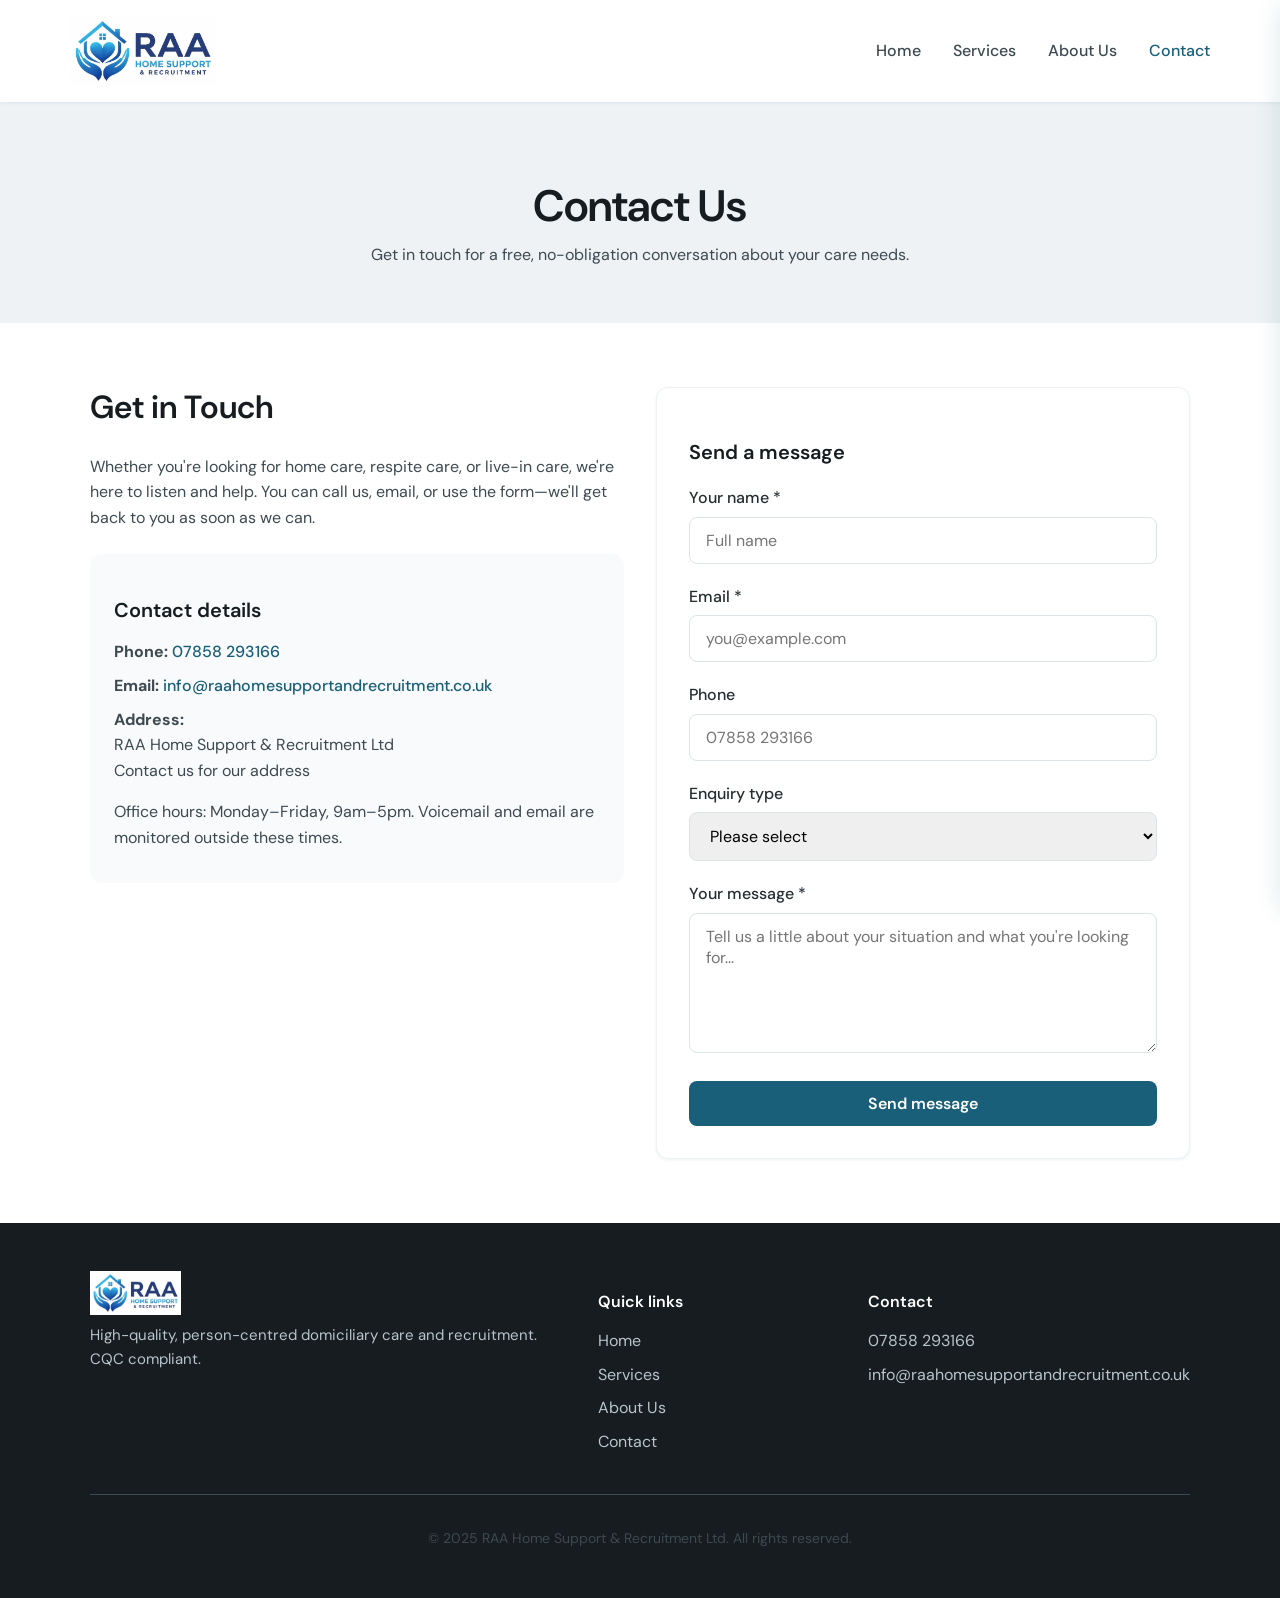
==== contact.html @ 4ff9f817 "Initial project upload" ====
<!DOCTYPE html>
<html lang="en">
<head>
  <meta charset="UTF-8">
  <meta name="viewport" content="width=device-width, initial-scale=1.0">
  <meta name="description" content="Contact RAA Home Support & Recruitment Ltd. Get in touch for a free, no-obligation conversation about your care needs.">
  <title>Contact Us | RAA Home Support &amp; Recruitment Ltd</title>
  <link rel="preconnect" href="https://fonts.googleapis.com">
  <link rel="preconnect" href="https://fonts.gstatic.com" crossorigin>
  <link href="https://fonts.googleapis.com/css2?family=DM+Sans:ital,opsz,wght@0,9..40,400;0,9..40,500;0,9..40,600;0,9..40,700;1,9..40,400&display=swap" rel="stylesheet">
  <link rel="stylesheet" href="css/styles.css">
</head>
<body>
  <header class="site-header">
    <div class="container header-inner">
      <a href="index.html" class="logo-link"><img src="assets/logo.png" alt="RAA Home Support &amp; Recruitment Ltd" class="logo-img"></a>
      <nav class="nav-desktop">
        <ul>
          <li><a href="index.html">Home</a></li>
          <li><a href="services.html">Services</a></li>
          <li><a href="about.html">About Us</a></li>
          <li><a href="contact.html" class="active">Contact</a></li>
        </ul>
      </nav>
      <button class="nav-toggle" id="navToggle" aria-label="Open menu">
        <span aria-hidden="true">☰</span>
      </button>
    </div>
    <div class="overlay" id="overlay" aria-hidden="true"></div>
    <nav class="nav-mobile" id="navMobile" aria-label="Mobile menu">
      <button class="nav-mobile-close" id="navClose" aria-label="Close menu">×</button>
      <ul>
        <li><a href="index.html">Home</a></li>
        <li><a href="services.html">Services</a></li>
        <li><a href="about.html">About Us</a></li>
        <li><a href="contact.html">Contact</a></li>
      </ul>
    </nav>
  </header>

  <main>
    <section class="page-hero">
      <div class="container">
        <h1>Contact Us</h1>
        <p>Get in touch for a free, no-obligation conversation about your care needs.</p>
      </div>
    </section>

    <section class="section">
      <div class="container">
        <div class="two-col">
          <div>
            <h2>Get in Touch</h2>
            <p>Whether you're looking for home care, respite care, or live-in care, we're here to listen and help. You can call us, email, or use the form—we'll get back to you as soon as we can.</p>
            <div class="contact-info-card" style="margin-top: 1.5rem;">
              <h3>Contact details</h3>
              <p><strong>Phone:</strong> <a href="tel:+447858293166">07858 293166</a></p>
              <p><strong>Email:</strong> <a href="mailto:info@raahomesupportandrecruitment.co.uk">info@raahomesupportandrecruitment.co.uk</a></p>
              <p><strong>Address:</strong><br>RAA Home Support &amp; Recruitment Ltd<br>Contact us for our address</p>
              <p style="margin-top: 1rem;">Office hours: Monday–Friday, 9am–5pm. Voicemail and email are monitored outside these times.</p>
            </div>
          </div>
          <div>
            <div class="card" style="padding: 2rem;">
              <h3 style="margin-bottom: 1.25rem;">Send a message</h3>
              <form class="contact-form" id="contactForm" action="#" method="post">
                <div class="form-group">
                  <label for="name">Your name *</label>
                  <input type="text" id="name" name="name" required placeholder="Full name">
                </div>
                <div class="form-group">
                  <label for="email">Email *</label>
                  <input type="email" id="email" name="email" required placeholder="you@example.com">
                </div>
                <div class="form-group">
                  <label for="phone">Phone</label>
                  <input type="tel" id="phone" name="phone" placeholder="07858 293166">
                </div>
                <div class="form-group">
                  <label for="enquiry">Enquiry type</label>
                  <select id="enquiry" name="enquiry">
                    <option value="">Please select</option>
                    <option value="domiciliary">Domiciliary care</option>
                    <option value="companionship">Companionship &amp; support</option>
                    <option value="recruitment">Recruitment / staff</option>
                    <option value="general">General enquiry</option>
                  </select>
                </div>
                <div class="form-group">
                  <label for="message">Your message *</label>
                  <textarea id="message" name="message" required placeholder="Tell us a little about your situation and what you're looking for..."></textarea>
                </div>
                <button type="submit" class="btn btn--primary" style="width: 100%;">Send message</button>
                <p id="formStatus" style="margin-top: 1rem; font-size: 0.9375rem; display: none;"></p>
              </form>
            </div>
          </div>
        </div>
      </div>
    </section>
  </main>

  <footer class="site-footer">
    <div class="container">
      <div class="footer-grid">
        <div class="footer-brand">
          <a href="index.html" class="logo-link"><img src="assets/logo.png" alt="RAA Home Support &amp; Recruitment Ltd" class="logo-img footer-logo"></a>
          <p>High-quality, person-centred domiciliary care and recruitment. CQC compliant.</p>
        </div>
        <div class="footer-nav">
          <h4>Quick links</h4>
          <ul>
            <li><a href="index.html">Home</a></li>
            <li><a href="services.html">Services</a></li>
            <li><a href="about.html">About Us</a></li>
            <li><a href="contact.html">Contact</a></li>
          </ul>
        </div>
        <div class="footer-nav">
          <h4>Contact</h4>
          <ul>
            <li><a href="tel:+447858293166">07858 293166</a></li>
            <li><a href="mailto:info@raahomesupportandrecruitment.co.uk">info@raahomesupportandrecruitment.co.uk</a></li>
          </ul>
        </div>
      </div>
      <div class="footer-bottom">
        <p>&copy; 2025 RAA Home Support &amp; Recruitment Ltd. All rights reserved.</p>
      </div>
    </div>
  </footer>

  <script src="js/main.js"></script>
</body>
</html>
---- css/styles.css ----
/* RAA Home Support & Recruitment Ltd - Professional Care Company Website */
:root {
  --color-primary: #1a5f7a;
  --color-primary-light: #2a7a98;
  --color-primary-dark: #0f4154;
  --color-accent: #e8a838;
  --color-accent-light: #f5c76b;
  --color-neutral-50: #f8fafb;
  --color-neutral-100: #eef2f4;
  --color-neutral-200: #dce4e8;
  --color-neutral-300: #b8c5cc;
  --color-neutral-600: #5a6b73;
  --color-neutral-700: #3d4a50;
  --color-neutral-800: #252d31;
  --color-neutral-900: #161c1f;
  --color-white: #ffffff;
  --font-heading: 'DM Sans', -apple-system, BlinkMacSystemFont, sans-serif;
  --font-body: 'DM Sans', -apple-system, BlinkMacSystemFont, sans-serif;
  --shadow-sm: 0 1px 3px rgba(13, 92, 99, 0.08);
  --shadow-md: 0 4px 12px rgba(13, 92, 99, 0.12);
  --shadow-lg: 0 8px 24px rgba(13, 92, 99, 0.14);
  --radius: 8px;
  --radius-lg: 12px;
  --transition: 0.2s ease;
}

*,
*::before,
*::after {
  box-sizing: border-box;
}

html {
  scroll-behavior: smooth;
}

body {
  margin: 0;
  font-family: var(--font-body);
  font-size: 1rem;
  line-height: 1.6;
  color: var(--color-neutral-800);
  background: var(--color-white);
}

img {
  max-width: 100%;
  height: auto;
  display: block;
}

a {
  color: var(--color-primary);
  text-decoration: none;
  transition: color var(--transition);
}

a:hover {
  color: var(--color-primary-dark);
}

/* Typography */
h1, h2, h3, h4 {
  font-family: var(--font-heading);
  font-weight: 600;
  line-height: 1.25;
  color: var(--color-neutral-900);
}

h1 { font-size: clamp(1.875rem, 4vw, 2.75rem); }
h2 { font-size: clamp(1.5rem, 3vw, 2rem); margin-top: 0; }
h3 { font-size: 1.25rem; }

p {
  margin: 0 0 1rem;
  color: var(--color-neutral-700);
}

/* Layout */
.container {
  width: 100%;
  max-width: 1140px;
  margin: 0 auto;
  padding: 0 1.25rem;
}

.section {
  padding: 4rem 0;
}

.section--alt {
  background: var(--color-neutral-50);
}

.section-title {
  text-align: center;
  margin-bottom: 2.5rem;
}

.section-title h2 {
  margin-bottom: 0.5rem;
}

.section-title p {
  max-width: 560px;
  margin-left: auto;
  margin-right: auto;
}

/* Header & Navigation */
.site-header {
  position: sticky;
  top: 0;
  z-index: 100;
  background: var(--color-white);
  box-shadow: var(--shadow-sm);
}

.header-inner {
  display: flex;
  align-items: center;
  justify-content: space-between;
  padding: 1rem 0;
  gap: 1rem;
}

.logo-link {
  display: flex;
  align-items: center;
}

.logo-img {
  height: 70px;
  width: auto;
  object-fit: contain;
}

.logo {
  font-size: 1.5rem;
  font-weight: 700;
  color: var(--color-primary);
  letter-spacing: -0.02em;
}

.logo span {
  color: var(--color-accent);
}

.nav-desktop {
  display: none;
}

.nav-desktop ul {
  list-style: none;
  margin: 0;
  padding: 0;
  display: flex;
  gap: 2rem;
}

.nav-desktop a {
  color: var(--color-neutral-700);
  font-weight: 500;
}

.nav-desktop a:hover,
.nav-desktop a.active {
  color: var(--color-primary);
}

.nav-toggle {
  background: none;
  border: none;
  padding: 0.5rem;
  cursor: pointer;
  color: var(--color-neutral-700);
  font-size: 1.5rem;
  line-height: 1;
}

.nav-mobile {
  position: fixed;
  top: 0;
  right: 0;
  width: 280px;
  max-width: 85vw;
  height: 100vh;
  background: var(--color-white);
  box-shadow: var(--shadow-lg);
  padding: 2rem;
  transform: translateX(100%);
  transition: transform var(--transition);
  z-index: 200;
}

.nav-mobile.open {
  transform: translateX(0);
}

.nav-mobile ul {
  list-style: none;
  margin: 0;
  padding: 0;
}

.nav-mobile li {
  border-bottom: 1px solid var(--color-neutral-100);
}

.nav-mobile a {
  display: block;
  padding: 1rem 0;
  color: var(--color-neutral-800);
  font-weight: 500;
}

.nav-mobile-close {
  position: absolute;
  top: 1rem;
  right: 1rem;
  background: none;
  border: none;
  font-size: 1.5rem;
  cursor: pointer;
  color: var(--color-neutral-600);
}

.overlay {
  position: fixed;
  inset: 0;
  background: rgba(0,0,0,0.4);
  opacity: 0;
  visibility: hidden;
  transition: opacity var(--transition), visibility var(--transition);
  z-index: 199;
}

.overlay.open {
  opacity: 1;
  visibility: visible;
}

@media (min-width: 768px) {
  .nav-desktop { display: flex; }
  .nav-toggle { display: none; }
}

/* Buttons */
.btn {
  display: inline-flex;
  align-items: center;
  justify-content: center;
  padding: 0.75rem 1.5rem;
  font-family: var(--font-body);
  font-size: 1rem;
  font-weight: 600;
  border-radius: var(--radius);
  border: none;
  cursor: pointer;
  transition: background var(--transition), color var(--transition), box-shadow var(--transition);
}

.btn--primary {
  background: var(--color-primary);
  color: var(--color-white);
}

.btn--primary:hover {
  background: var(--color-primary-dark);
  box-shadow: var(--shadow-md);
}

.btn--accent {
  background: var(--color-accent);
  color: var(--color-neutral-900);
}

.btn--accent:hover {
  background: var(--color-accent-light);
}

.btn--outline {
  background: transparent;
  color: var(--color-primary);
  border: 2px solid var(--color-primary);
}

.btn--outline:hover {
  background: var(--color-primary);
  color: var(--color-white);
}

/* Hero */
.hero {
  background: linear-gradient(135deg, var(--color-primary-dark) 0%, var(--color-primary) 50%, var(--color-primary-light) 100%);
  color: var(--color-white);
  padding: 4rem 0 5rem;
  text-align: center;
}

.hero h1 {
  color: var(--color-white);
  margin-bottom: 1rem;
}

.hero p {
  font-size: 1.125rem;
  max-width: 560px;
  margin: 0 auto 2rem;
  color: rgba(255,255,255,0.92);
}

.hero .btn {
  margin: 0 0.5rem 0.5rem 0;
}

/* Cards */
.card-grid {
  display: grid;
  gap: 1.5rem;
}

@media (min-width: 640px) {
  .card-grid { grid-template-columns: repeat(2, 1fr); }
}

@media (min-width: 960px) {
  .card-grid--3 { grid-template-columns: repeat(3, 1fr); }
  .card-grid--4 { grid-template-columns: repeat(4, 1fr); }
}

.card {
  background: var(--color-white);
  border-radius: var(--radius-lg);
  box-shadow: var(--shadow-sm);
  padding: 1.75rem;
  transition: box-shadow var(--transition), transform var(--transition);
  border: 1px solid var(--color-neutral-100);
}

.card:hover {
  box-shadow: var(--shadow-md);
}

.card-icon {
  width: 48px;
  height: 48px;
  border-radius: var(--radius);
  background: var(--color-primary);
  color: var(--color-white);
  display: flex;
  align-items: center;
  justify-content: center;
  font-size: 1.5rem;
  margin-bottom: 1rem;
}

.card h3 {
  margin-bottom: 0.5rem;
}

.card p {
  margin: 0;
  font-size: 0.9375rem;
}

/* CTA strip */
.cta-strip {
  background: var(--color-primary);
  color: var(--color-white);
  padding: 2.5rem 0;
  text-align: center;
}

.cta-strip h2 {
  color: var(--color-white);
  margin-bottom: 0.5rem;
}

.cta-strip p {
  margin: 0 0 1.5rem;
  color: rgba(255,255,255,0.9);
}

/* Footer */
.site-footer {
  background: var(--color-neutral-900);
  color: var(--color-neutral-300);
  padding: 3rem 0 2rem;
}

.footer-grid {
  display: grid;
  gap: 2rem;
  margin-bottom: 2rem;
}

@media (min-width: 640px) {
  .footer-grid { grid-template-columns: repeat(2, 1fr); }
}

@media (min-width: 960px) {
  .footer-grid { grid-template-columns: 2fr 1fr 1fr; }
}

.footer-logo {
  height: 44px;
}

.footer-brand .logo {
  color: var(--color-white);
}

.footer-brand p {
  margin: 0.5rem 0 0;
  font-size: 0.9375rem;
  color: var(--color-neutral-300);
}

.footer-nav h4 {
  color: var(--color-white);
  font-size: 1rem;
  margin-bottom: 1rem;
}

.footer-nav ul {
  list-style: none;
  margin: 0;
  padding: 0;
}

.footer-nav li {
  margin-bottom: 0.5rem;
}

.footer-nav a {
  color: var(--color-neutral-300);
}

.footer-nav a:hover {
  color: var(--color-white);
}

.footer-bottom {
  padding-top: 2rem;
  border-top: 1px solid var(--color-neutral-700);
  text-align: center;
  font-size: 0.875rem;
  color: var(--color-neutral-600);
}

/* Page headers */
.page-hero {
  background: var(--color-neutral-100);
  padding: 2.5rem 0;
  text-align: center;
}

.page-hero h1 {
  margin-bottom: 0.5rem;
}

/* Forms */
.form-group {
  margin-bottom: 1.25rem;
}

.form-group label {
  display: block;
  font-weight: 500;
  margin-bottom: 0.375rem;
  color: var(--color-neutral-800);
}

.form-group input,
.form-group textarea,
.form-group select {
  width: 100%;
  padding: 0.75rem 1rem;
  font-family: var(--font-body);
  font-size: 1rem;
  border: 1px solid var(--color-neutral-200);
  border-radius: var(--radius);
  transition: border-color var(--transition);
}

.form-group input:focus,
.form-group textarea:focus {
  outline: none;
  border-color: var(--color-primary);
}

.form-group textarea {
  min-height: 140px;
  resize: vertical;
}

.contact-form {
  max-width: 520px;
  margin: 0 auto;
}

/* Two-column layout */
.two-col {
  display: grid;
  gap: 2rem;
  align-items: start;
}

@media (min-width: 768px) {
  .two-col { grid-template-columns: 1fr 1fr; }
}

/* List with checkmarks */
.list-check {
  list-style: none;
  margin: 0;
  padding: 0;
}

.list-check li {
  position: relative;
  padding-left: 1.75rem;
  margin-bottom: 0.75rem;
}

.list-check li::before {
  content: "✓";
  position: absolute;
  left: 0;
  color: var(--color-primary);
  font-weight: 700;
}

/* FAQ */
.faq-list {
  max-width: 720px;
  margin: 0 auto;
}

.faq-item {
  border-bottom: 1px solid var(--color-neutral-200);
}

.faq-item summary {
  padding: 1.25rem 0;
  font-weight: 600;
  cursor: pointer;
  list-style: none;
  display: flex;
  justify-content: space-between;
  align-items: center;
  gap: 1rem;
}

.faq-item summary::-webkit-details-marker {
  display: none;
}

.faq-item summary::after {
  content: "+";
  font-size: 1.25rem;
  color: var(--color-primary);
}

.faq-item[open] summary::after {
  content: "−";
}

.faq-item div {
  padding-bottom: 1.25rem;
  color: var(--color-neutral-700);
}

/* Contact info block */
.contact-info-card {
  background: var(--color-neutral-50);
  border-radius: var(--radius-lg);
  padding: 1.5rem;
  margin-top: 2rem;
}

.contact-info-card h3 {
  margin-bottom: 1rem;
}

.contact-info-card p {
  margin: 0 0 0.5rem;
}

.contact-info-card a {
  font-weight: 500;
}

/* Utility */
.text-center { text-align: center; }
.mt-0 { margin-top: 0; }
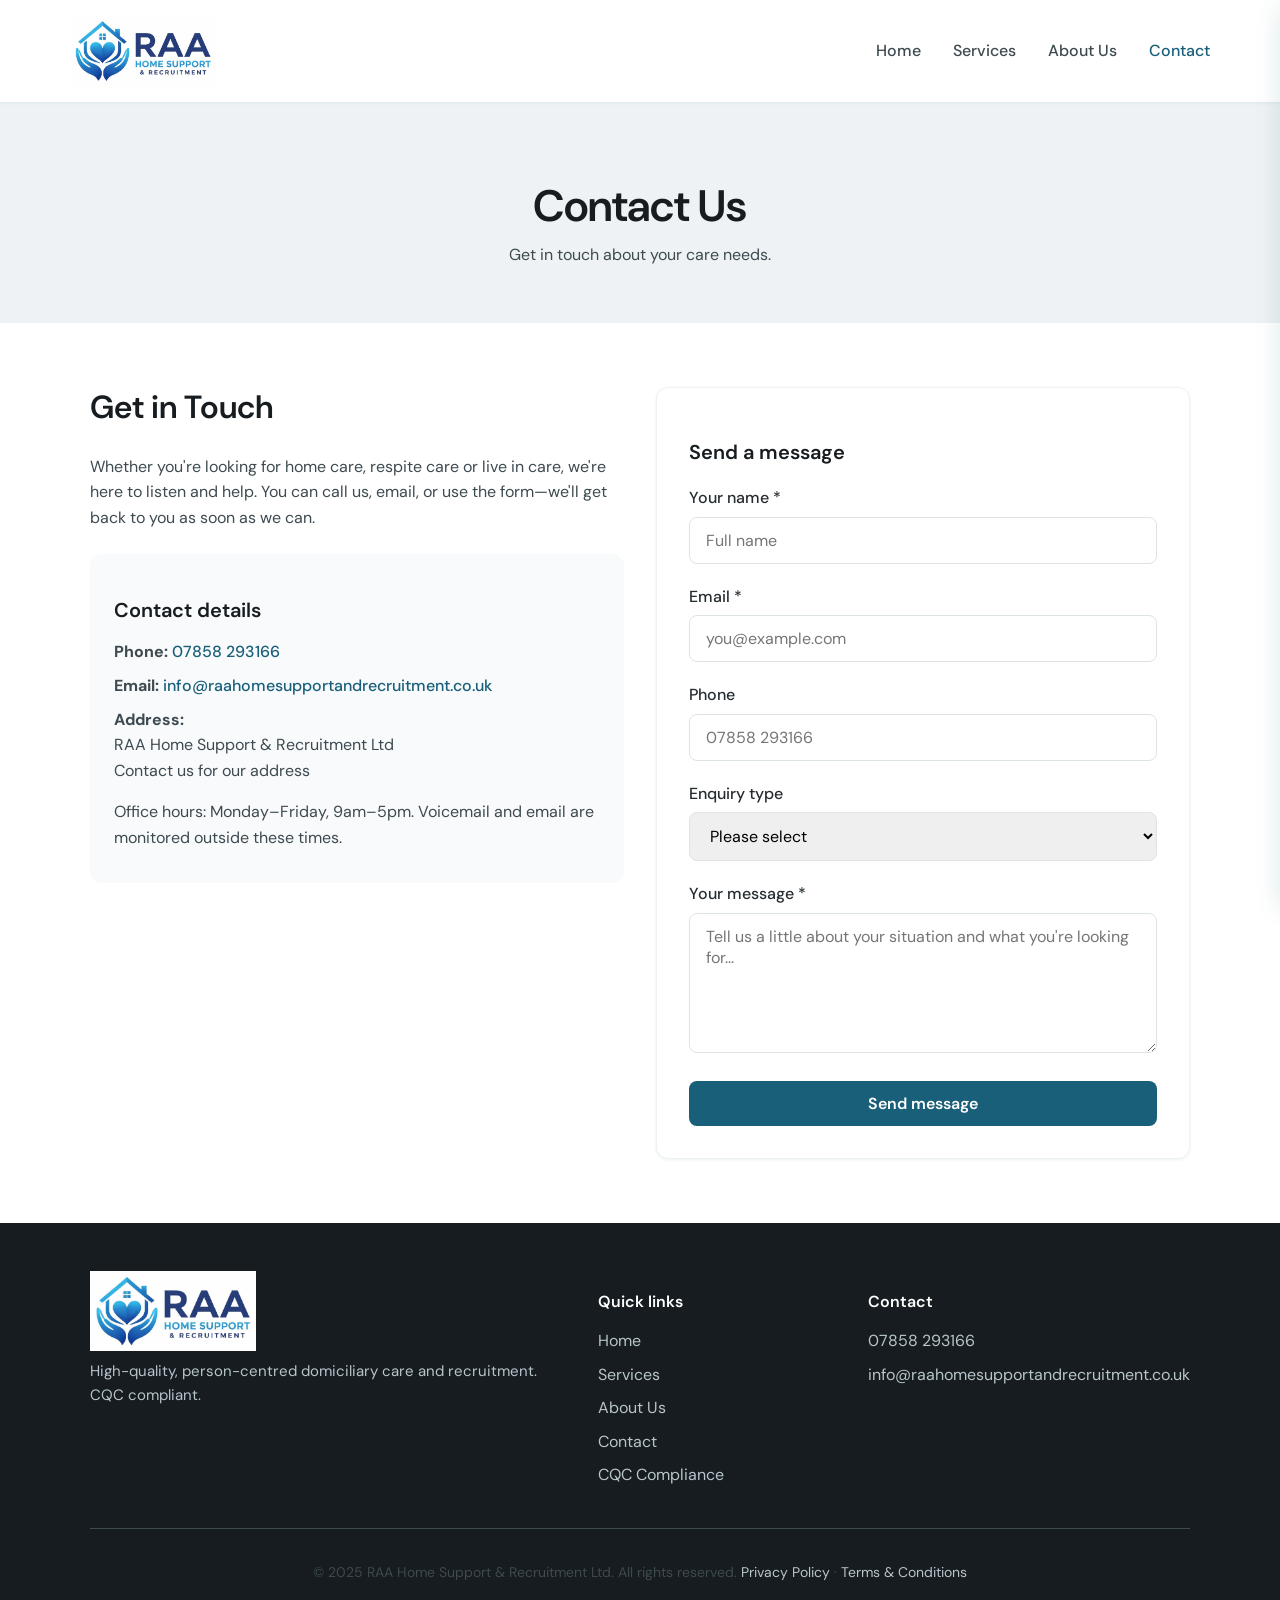
==== commit a59fd8f0: "Refined page content and added updated branding assets" ====
--- a/contact.html
+++ b/contact.html
@@ -3,7 +3,8 @@
 <head>
   <meta charset="UTF-8">
   <meta name="viewport" content="width=device-width, initial-scale=1.0">
-  <meta name="description" content="Contact RAA Home Support & Recruitment Ltd. Get in touch for a free, no-obligation conversation about your care needs.">
+  <meta name="description" content="Contact RAA Home Support & Recruitment Ltd. Get in touch about your care needs.">
+  <link rel="icon" href="assets/loggggg.png" type="image/png">
   <title>Contact Us | RAA Home Support &amp; Recruitment Ltd</title>
   <link rel="preconnect" href="https://fonts.googleapis.com">
   <link rel="preconnect" href="https://fonts.gstatic.com" crossorigin>
@@ -13,7 +14,7 @@
 <body>
   <header class="site-header">
     <div class="container header-inner">
-      <a href="index.html" class="logo-link"><img src="assets/logo.png" alt="RAA Home Support &amp; Recruitment Ltd" class="logo-img"></a>
+      <a href="index.html" class="logo-link"><img src="assets/raaaaaaaa.jpeg" alt="RAA Home Support &amp; Recruitment Ltd" class="logo-img"></a>
       <nav class="nav-desktop">
         <ul>
           <li><a href="index.html">Home</a></li>
@@ -42,7 +43,7 @@
     <section class="page-hero">
       <div class="container">
         <h1>Contact Us</h1>
-        <p>Get in touch for a free, no-obligation conversation about your care needs.</p>
+        <p>Get in touch about your care needs.</p>
       </div>
     </section>
 
@@ -51,7 +52,7 @@
         <div class="two-col">
           <div>
             <h2>Get in Touch</h2>
-            <p>Whether you're looking for home care, respite care, or live-in care, we're here to listen and help. You can call us, email, or use the form—we'll get back to you as soon as we can.</p>
+            <p>Whether you're looking for home care, respite care or live in care, we're here to listen and help. You can call us, email, or use the form—we'll get back to you as soon as we can.</p>
             <div class="contact-info-card" style="margin-top: 1.5rem;">
               <h3>Contact details</h3>
               <p><strong>Phone:</strong> <a href="tel:+447858293166">07858 293166</a></p>
@@ -104,7 +105,7 @@
     <div class="container">
       <div class="footer-grid">
         <div class="footer-brand">
-          <a href="index.html" class="logo-link"><img src="assets/logo.png" alt="RAA Home Support &amp; Recruitment Ltd" class="logo-img footer-logo"></a>
+          <a href="index.html" class="logo-link"><img src="assets/raaaaaaaa.jpeg" alt="RAA Home Support &amp; Recruitment Ltd" class="logo-img footer-logo"></a>
           <p>High-quality, person-centred domiciliary care and recruitment. CQC compliant.</p>
         </div>
         <div class="footer-nav">
@@ -114,6 +115,7 @@
             <li><a href="services.html">Services</a></li>
             <li><a href="about.html">About Us</a></li>
             <li><a href="contact.html">Contact</a></li>
+            <li><a href="cqc-compliance.html">CQC Compliance</a></li>
           </ul>
         </div>
         <div class="footer-nav">
@@ -125,7 +127,7 @@
         </div>
       </div>
       <div class="footer-bottom">
-        <p>&copy; 2025 RAA Home Support &amp; Recruitment Ltd. All rights reserved.</p>
+        <p>&copy; 2025 RAA Home Support &amp; Recruitment Ltd. All rights reserved. <a href="privacy.html">Privacy Policy</a> &middot; <a href="terms.html">Terms &amp; Conditions</a></p>
       </div>
     </div>
   </footer>
--- a/css/styles.css
+++ b/css/styles.css
@@ -404,7 +404,7 @@
 }
 
 .footer-logo {
-  height: 44px;
+  height: 80px;
 }
 
 .footer-brand .logo {
@@ -447,6 +447,14 @@
   text-align: center;
   font-size: 0.875rem;
   color: var(--color-neutral-600);
+}
+
+.footer-bottom a {
+  color: var(--color-neutral-300);
+}
+
+.footer-bottom a:hover {
+  color: var(--color-white);
 }
 
 /* Page headers */
@@ -592,6 +600,21 @@
   font-weight: 500;
 }
 
+/* Policy / Legal content */
+.policy-content h2 {
+  margin-top: 2rem;
+  margin-bottom: 0.75rem;
+  padding-bottom: 0.25rem;
+}
+
+.policy-content h2:first-of-type {
+  margin-top: 0;
+}
+
+.policy-content ul {
+  margin-bottom: 1rem;
+}
+
 /* Utility */
 .text-center { text-align: center; }
 .mt-0 { margin-top: 0; }
